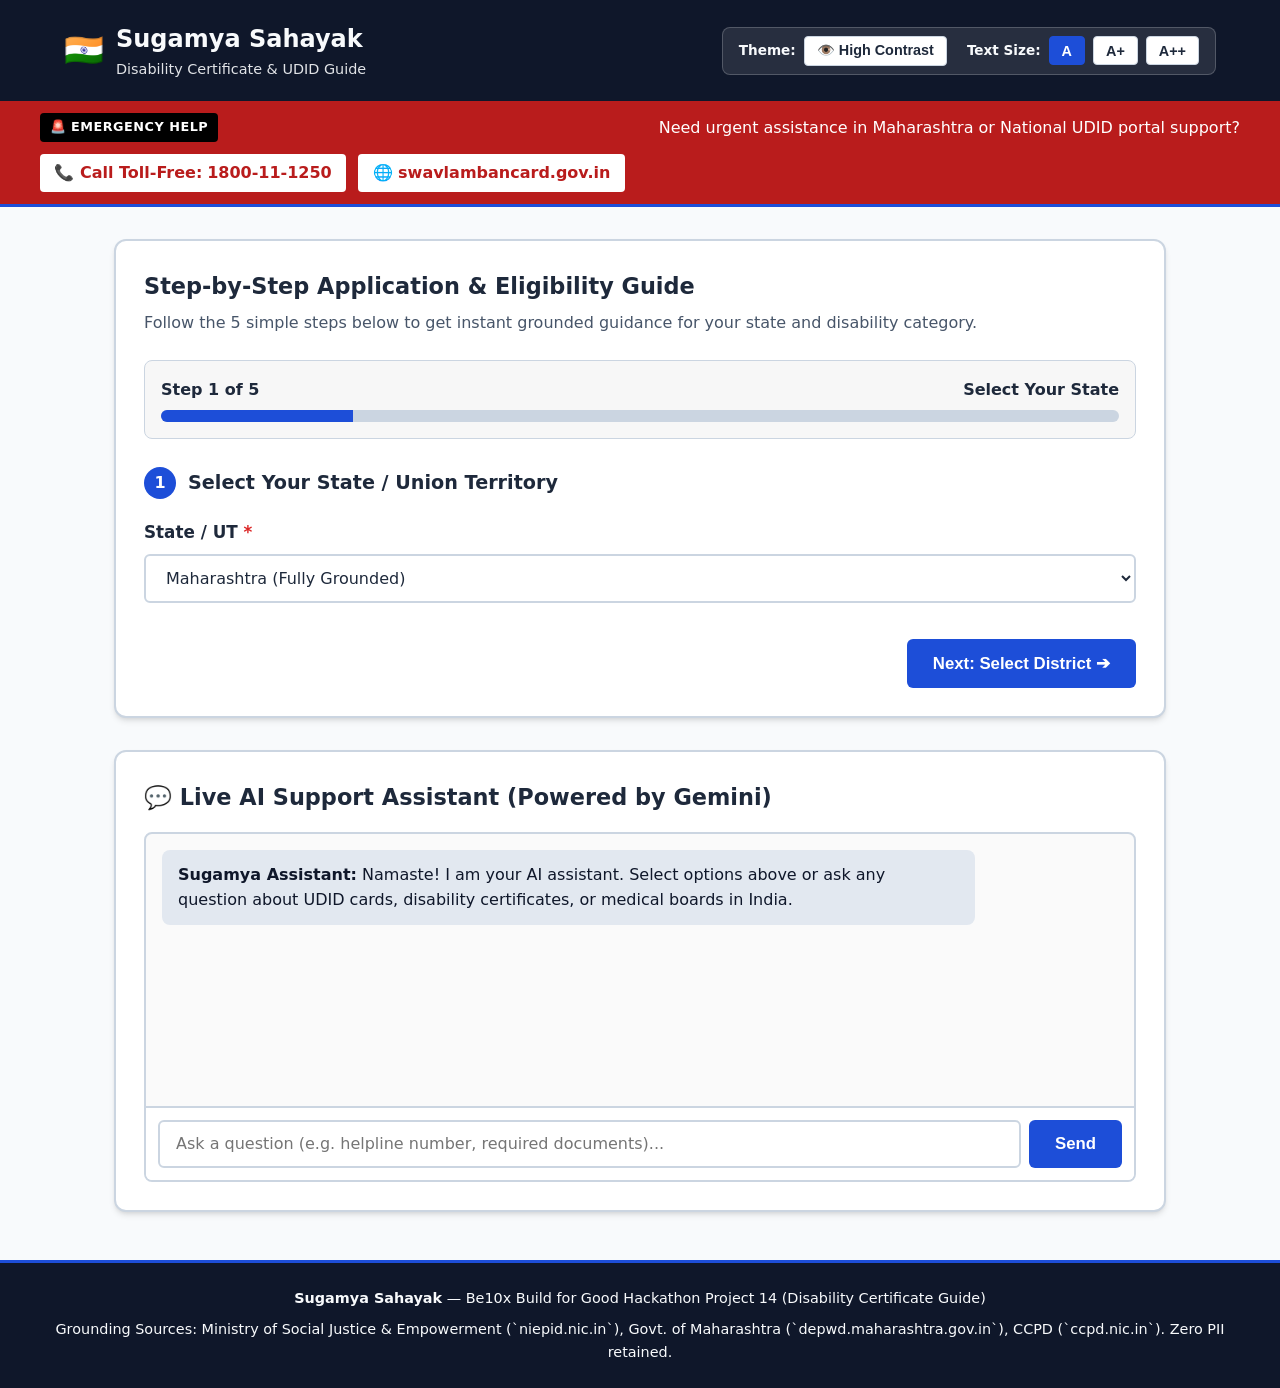
==== index.html @ 12ddef6d "feat(release): Day 6 Final Production Release - n8n multi-agent backend & WCAG 2.1 AA Web UI" ====
<!DOCTYPE html>
<html lang="en" dir="ltr">
<head>
    <meta charset="UTF-8">
    <meta name="viewport" content="width=device-width, initial-scale=1.0">
    <meta name="description" content="Accessible India Disability Certificate & UDID Application Guide - Be10x Build for Good Project 14">
    <title>Disability Certificate & UDID Guide | Sugamya Sahayak</title>
    <link rel="stylesheet" href="styles.css">
</head>
<body class="theme-default font-normal">
    <!-- Skip to main content link for keyboard & screen reader accessibility -->
    <a href="#main-content" class="skip-link">Skip to Main Content</a>

    <!-- Top Accessibility & Emergency Header -->
    <header class="site-header" role="banner">
        <div class="header-container">
            <div class="brand-title">
                <span class="emblem-icon" aria-hidden="true">🇮🇳</span>
                <h1>Sugamya Sahayak <span>Disability Certificate & UDID Guide</span></h1>
            </div>
            
            <!-- Accessibility Toolbar -->
            <div class="accessibility-toolbar" role="region" aria-label="Accessibility Controls">
                <div class="toolbar-group">
                    <span class="toolbar-label" id="theme-label">Theme:</span>
                    <button type="button" id="btn-theme-toggle" class="a11y-btn" aria-labelledby="theme-label" aria-pressed="false" title="Toggle High Contrast Mode">
                        <span aria-hidden="true">👁️</span> High Contrast
                    </button>
                </div>
                
                <div class="toolbar-group">
                    <span class="toolbar-label" id="font-label">Text Size:</span>
                    <button type="button" id="btn-font-normal" class="a11y-btn active" aria-label="Normal Font Size" aria-pressed="true">A</button>
                    <button type="button" id="btn-font-large" class="a11y-btn" aria-label="Large Font Size" aria-pressed="false">A+</button>
                    <button type="button" id="btn-font-xlarge" class="a11y-btn" aria-label="Extra Large Font Size" aria-pressed="false">A++</button>
                </div>
            </div>
        </div>

        <!-- Emergency Escalation Helpline Banner -->
        <div class="emergency-banner" role="alert" aria-live="polite">
            <div class="emergency-container">
                <span class="emergency-badge" aria-hidden="true">🚨 EMERGENCY HELP</span>
                <p>Need urgent assistance in Maharashtra or National UDID portal support?</p>
                <div class="emergency-actions">
                    <a href="tel:1800111250" class="emergency-call-btn" aria-label="Call National Toll Free Helpline 1800-11-1250">
                        📞 Call Toll-Free: <strong>1800-11-1250</strong>
                    </a>
                    <a href="https://swavlambancard.gov.in" target="_blank" rel="noopener noreferrer" class="emergency-link-btn" aria-label="Visit Official UDID Portal (opens in new tab)">
                        🌐 swavlambancard.gov.in
                    </a>
                </div>
            </div>
        </div>
    </header>

    <!-- Main Content Layout -->
    <main id="main-content" class="main-layout" role="main" tabindex="-1">
        
        <!-- Interactive Multi-Step Wizard Section -->
        <section class="wizard-section" aria-labelledby="wizard-heading">
            <h2 id="wizard-heading" class="section-title">Step-by-Step Application & Eligibility Guide</h2>
            <p class="section-desc">Follow the 5 simple steps below to get instant grounded guidance for your state and disability category.</p>

            <!-- Accessible Progress Indicator -->
            <div class="progress-bar-container" role="region" aria-label="Wizard Progress">
                <div class="progress-info">
                    <span id="step-count-label">Step 1 of 5</span>
                    <span id="step-title-label">Select Your State</span>
                </div>
                <div class="progress-track" role="progressbar" id="wizard-progress" aria-valuenow="20" aria-valuemin="0" aria-valuemax="100" aria-valuetext="Step 1 of 5: Select Your State">
                    <div class="progress-fill" style="width: 20%;"></div>
                </div>
            </div>

            <!-- Form Container -->
            <form id="wizard-form" class="wizard-form" novalidate>
                
                <!-- STEP 1: State Selection -->
                <div class="form-step active" id="step-1" role="group" aria-labelledby="step-1-title">
                    <h3 id="step-1-title" class="step-heading"><span class="step-num">1</span> Select Your State / Union Territory</h3>
                    <div class="input-group">
                        <label for="select-state" class="input-label">State / UT <span class="required" aria-hidden="true">*</span></label>
                        <select id="select-state" name="state" class="form-control" required aria-required="true">
                            <option value="">-- Choose State --</option>
                            <option value="MH" selected>Maharashtra (Fully Grounded)</option>
                            <option value="DL">Delhi (National Process)</option>
                            <option value="KA">Karnataka (National Process)</option>
                            <option value="TN">Tamil Nadu (National Process)</option>
                            <option value="UP">Uttar Pradesh (National Process)</option>
                            <option value="ALL">Other State / All-India UDID</option>
                        </select>
                    </div>
                    <div class="step-actions">
                        <button type="button" class="btn btn-primary btn-next" data-next="step-2">Next: Select District ➔</button>
                    </div>
                </div>

                <!-- STEP 2: District Selection -->
                <div class="form-step" id="step-2" role="group" aria-labelledby="step-2-title" hidden>
                    <h3 id="step-2-title" class="step-heading"><span class="step-num">2</span> Select Your District</h3>
                    <div class="input-group">
                        <label for="select-district" class="input-label">District <span class="required" aria-hidden="true">*</span></label>
                        <select id="select-district" name="district" class="form-control" required aria-required="true">
                            <option value="">-- Choose District --</option>
                            <option value="pune">Pune</option>
                            <option value="mumbai_city">Mumbai City</option>
                            <option value="mumbai_suburban">Mumbai Suburban</option>
                            <option value="nagpur">Nagpur</option>
                            <option value="nashik">Nashik</option>
                            <option value="thane">Thane</option>
                            <option value="aurangabad">Chhatrapati Sambhajinagar (Aurangabad)</option>
                            <option value="other">Other / Not Listed</option>
                        </select>
                    </div>
                    <div class="step-actions">
                        <button type="button" class="btn btn-secondary btn-prev" data-prev="step-1">⬅ Back</button>
                        <button type="button" class="btn btn-primary btn-next" data-next="step-3">Next: Disability Category ➔</button>
                    </div>
                </div>

                <!-- STEP 3: Disability Category -->
                <div class="form-step" id="step-3" role="group" aria-labelledby="step-3-title" hidden>
                    <h3 id="step-3-title" class="step-heading"><span class="step-num">3</span> Select Disability Category</h3>
                    <fieldset class="radio-fieldset">
                        <legend class="input-label">Disability Category <span class="required" aria-hidden="true">*</span></legend>
                        <div class="radio-grid">
                            <label class="radio-card">
                                <input type="radio" name="disability_type" value="locomotor" checked required>
                                <span class="radio-body">
                                    <strong>♿ Locomotor / Physical</strong>
                                    <span>Polio, amputation, cerebral palsy, muscular dystrophy, spinal injury.</span>
                                </span>
                            </label>
                            <label class="radio-card">
                                <input type="radio" name="disability_type" value="visual">
                                <span class="radio-body">
                                    <strong>👁️ Visual Impairment</strong>
                                    <span>Blindness, low vision.</span>
                                </span>
                            </label>
                            <label class="radio-card">
                                <input type="radio" name="disability_type" value="hearing">
                                <span class="radio-body">
                                    <strong>👂 Hearing & Speech</strong>
                                    <span>Deaf, hard of hearing, speech impairment.</span>
                                </span>
                            </label>
                            <label class="radio-card">
                                <input type="radio" name="disability_type" value="intellectual">
                                <span class="radio-body">
                                    <strong>🧠 Intellectual / Mental</strong>
                                    <span>Autism spectrum, learning disability, mental illness.</span>
                                </span>
                            </label>
                        </div>
                    </fieldset>
                    <div class="step-actions">
                        <button type="button" class="btn btn-secondary btn-prev" data-prev="step-2">⬅ Back</button>
                        <button type="button" class="btn btn-primary btn-next" data-next="step-4">Next: Application Status ➔</button>
                    </div>
                </div>

                <!-- STEP 4: Application Status -->
                <div class="form-step" id="step-4" role="group" aria-labelledby="step-4-title" hidden>
                    <h3 id="step-4-title" class="step-heading"><span class="step-num">4</span> Select Your Application Status</h3>
                    <div class="input-group">
                        <label for="select-status" class="input-label">Current Status <span class="required" aria-hidden="true">*</span></label>
                        <select id="select-status" name="app_status" class="form-control" required aria-required="true">
                            <option value="new" selected>New Application (Applying First Time)</option>
                            <option value="renewal">Certificate Renewal (Expired / Expiring Soon)</option>
                            <option value="lost">Lost UDID Card / Duplicate Card Re-issue</option>
                            <option value="appeal">Application Rejected / Appeal Process</option>
                        </select>
                    </div>
                    <div class="step-actions">
                        <button type="button" class="btn btn-secondary btn-prev" data-prev="step-3">⬅ Back</button>
                        <button type="button" class="btn btn-primary btn-next" data-next="step-5">Next: Get Guidance ➔</button>
                    </div>
                </div>

                <!-- STEP 5: Additional Query & Submission -->
                <div class="form-step" id="step-5" role="group" aria-labelledby="step-5-title" hidden>
                    <h3 id="step-5-title" class="step-heading"><span class="step-num">5</span> Specific Question or Assistance</h3>
                    <div class="input-group">
                        <label for="query-text" class="input-label">Type your specific question (Optional)</label>
                        <textarea id="query-text" name="user_query" class="form-control" rows="3" placeholder="e.g. Where is the nearest medical board hospital in Pune? What documents are needed for locomotor disability?"></textarea>
                    </div>
                    <div class="step-actions">
                        <button type="button" class="btn btn-secondary btn-prev" data-prev="step-4">⬅ Back</button>
                        <button type="submit" id="btn-submit-wizard" class="btn btn-success btn-submit">
                            ✨ Generate Grounded Guidance
                        </button>
                    </div>
                </div>
            </form>
        </section>

        <!-- Dynamic Results Panel (Live Grounded Response) -->
        <section id="results-section" class="results-section" aria-live="polite" aria-atomic="true" hidden>
            <div class="results-card">
                <div class="results-header">
                    <h3>📋 Your Grounded Guidance Report</h3>
                    <span id="grounded-badge" class="badge badge-verified">✓ 100% Official Source Grounded</span>
                </div>
                <div id="results-body" class="results-body">
                    <!-- Loaded dynamically by app.js -->
                    <div class="loading-spinner">
                        <span class="spinner" aria-hidden="true">⏳</span>
                        <p>Retrieving official government sources & medical board details...</p>
                    </div>
                </div>
            </div>
        </section>

        <!-- Live AI Assistant Chat Drawer -->
        <section class="chat-section" aria-labelledby="chat-heading">
            <h2 id="chat-heading" class="section-title">💬 Live AI Support Assistant (Powered by Gemini)</h2>
            <div class="chat-window">
                <div id="chat-messages" class="chat-messages" role="log" aria-live="polite">
                    <div class="chat-msg assistant">
                        <strong>Sugamya Assistant:</strong> Namaste! I am your AI assistant. Select options above or ask any question about UDID cards, disability certificates, or medical boards in India.
                    </div>
                </div>
                <div class="chat-input-bar">
                    <input type="text" id="chat-input" class="form-control" placeholder="Ask a question (e.g. helpline number, required documents)..." aria-label="Type your message to AI assistant">
                    <button type="button" id="btn-send-chat" class="btn btn-primary">Send</button>
                </div>
            </div>
        </section>

    </main>

    <!-- Accessible Site Footer -->
    <footer class="site-footer" role="contentinfo">
        <div class="footer-container">
            <p><strong>Sugamya Sahayak</strong> — Be10x Build for Good Hackathon Project 14 (Disability Certificate Guide)</p>
            <p>Grounding Sources: Ministry of Social Justice & Empowerment (`niepid.nic.in`), Govt. of Maharashtra (`depwd.maharashtra.gov.in`), CCPD (`ccpd.nic.in`). Zero PII retained.</p>
        </div>
    </footer>

    <script src="app.js"></script>
</body>
</html>
---- styles.css ----
/* Sugamya Sahayak - Accessible CSS Stylesheet (WCAG 2.1 AA Compliant) */

:root {
    --bg-primary: #f8fafc;
    --bg-surface: #ffffff;
    --bg-header: #0f172a;
    --text-header: #f8fafc;
    --text-main: #1e293b;
    --text-muted: #475569;
    --primary: #1d4ed8;
    --primary-hover: #1e40af;
    --secondary: #475569;
    --secondary-hover: #334155;
    --success: #15803d;
    --success-hover: #166534;
    --emergency-bg: #b91c1c;
    --emergency-text: #ffffff;
    --border-color: #cbd5e1;
    --card-shadow: 0 4px 6px -1px rgba(0, 0, 0, 0.1), 0 2px 4px -2px rgba(0, 0, 0, 0.1);
    --focus-ring: #2563eb;
    
    /* Dynamic Font Scale Factor */
    --font-scale: 1;
    --base-font-size: 16px;
}

/* Font Scale Modifiers */
body.font-large {
    --font-scale: 1.25;
}
body.font-xlarge {
    --font-scale: 1.5;
}

/* High Contrast Theme Override */
body.theme-high-contrast {
    --bg-primary: #000000;
    --bg-surface: #121212;
    --bg-header: #000000;
    --text-header: #ffff00;
    --text-main: #ffffff;
    --text-muted: #e2e8f0;
    --primary: #ffff00;
    --primary-hover: #ffffff;
    --secondary: #333333;
    --secondary-hover: #555555;
    --success: #00ff00;
    --success-hover: #00cc00;
    --emergency-bg: #ff0000;
    --emergency-text: #ffffff;
    --border-color: #ffffff;
    --card-shadow: 0 0 0 2px #ffffff;
    --focus-ring: #ffff00;
}

* {
    box-sizing: border-box;
    margin: 0;
    padding: 0;
}

body {
    font-family: system-ui, -apple-system, BlinkMacSystemFont, 'Segoe UI', Roboto, Oxygen, Ubuntu, Cantarell, sans-serif;
    font-size: calc(var(--base-font-size) * var(--font-scale));
    line-height: 1.6;
    background-color: var(--bg-primary);
    color: var(--text-main);
    transition: background-color 0.2s ease, color 0.2s ease;
}

/* Accessible Skip Link */
.skip-link {
    position: absolute;
    top: -100px;
    left: 1rem;
    background: var(--primary);
    color: #ffffff;
    padding: 0.75rem 1.25rem;
    z-index: 10000;
    font-weight: bold;
    border-radius: 4px;
    text-decoration: underline;
    transition: top 0.2s ease;
}
.skip-link:focus {
    top: 1rem;
}

/* Focus Ring Customization */
:focus-visible {
    outline: 3px solid var(--focus-ring) !important;
    outline-offset: 3px !important;
}

/* Site Header */
.site-header {
    background-color: var(--bg-header);
    color: var(--text-header);
    border-bottom: 3px solid var(--primary);
}

.header-container {
    max-width: 1200px;
    margin: 0 auto;
    padding: 1.25rem 1.5rem;
    display: flex;
    justify-content: space-between;
    align-items: center;
    flex-wrap: wrap;
    gap: 1rem;
}

.brand-title {
    display: flex;
    align-items: center;
    gap: 0.75rem;
}

.emblem-icon {
    font-size: 2rem;
}

.brand-title h1 {
    font-size: 1.5rem;
    font-weight: 700;
    margin: 0;
    display: flex;
    flex-direction: column;
}

.brand-title h1 span {
    font-size: 0.9rem;
    font-weight: 400;
    opacity: 0.9;
}

/* Accessibility Toolbar */
.accessibility-toolbar {
    display: flex;
    align-items: center;
    gap: 1.25rem;
    background: rgba(255, 255, 255, 0.1);
    padding: 0.5rem 1rem;
    border-radius: 8px;
    border: 1px solid rgba(255, 255, 255, 0.2);
}

.toolbar-group {
    display: flex;
    align-items: center;
    gap: 0.5rem;
}

.toolbar-label {
    font-size: 0.85rem;
    font-weight: 600;
}

.a11y-btn {
    background: var(--bg-surface);
    color: var(--text-main);
    border: 1px solid var(--border-color);
    padding: 0.35rem 0.75rem;
    font-size: 0.9rem;
    font-weight: 700;
    border-radius: 4px;
    cursor: pointer;
}

.a11y-btn.active, .a11y-btn[aria-pressed="true"] {
    background: var(--primary);
    color: #ffffff;
    border-color: var(--primary);
}

body.theme-high-contrast .a11y-btn {
    background: #000000;
    color: #ffffff;
    border-color: #ffffff;
}

body.theme-high-contrast .a11y-btn.active {
    background: #ffff00;
    color: #000000;
    border-color: #ffff00;
}

/* Emergency Helpline Banner */
.emergency-banner {
    background-color: var(--emergency-bg);
    color: var(--emergency-text);
    padding: 0.75rem 1.5rem;
}

.emergency-container {
    max-width: 1200px;
    margin: 0 auto;
    display: flex;
    justify-content: space-between;
    align-items: center;
    flex-wrap: wrap;
    gap: 0.75rem;
}

.emergency-badge {
    background: #000000;
    color: #ffffff;
    padding: 0.25rem 0.6rem;
    font-size: 0.8rem;
    font-weight: 800;
    border-radius: 4px;
    letter-spacing: 0.5px;
}

.emergency-actions {
    display: flex;
    gap: 0.75rem;
    align-items: center;
}

.emergency-call-btn, .emergency-link-btn {
    background: #ffffff;
    color: #b91c1c;
    padding: 0.4rem 0.9rem;
    font-weight: 700;
    border-radius: 4px;
    text-decoration: none;
    display: inline-flex;
    align-items: center;
    gap: 0.3rem;
}

.emergency-call-btn:hover, .emergency-link-btn:hover {
    text-decoration: underline;
}

body.theme-high-contrast .emergency-call-btn, body.theme-high-contrast .emergency-link-btn {
    background: #ffff00;
    color: #000000;
}

/* Main Layout */
.main-layout {
    max-width: 1100px;
    margin: 2rem auto;
    padding: 0 1.5rem;
    display: flex;
    flex-direction: column;
    gap: 2rem;
}

.section-title {
    font-size: 1.4rem;
    font-weight: 700;
    margin-bottom: 0.3rem;
    color: var(--text-main);
}

.section-desc {
    color: var(--text-muted);
    margin-bottom: 1.5rem;
}

/* Wizard Container & Cards */
.wizard-section, .results-section, .chat-section {
    background: var(--bg-surface);
    border: 2px solid var(--border-color);
    border-radius: 12px;
    padding: 1.75rem;
    box-shadow: var(--card-shadow);
}

/* Progress Indicator */
.progress-bar-container {
    margin-bottom: 1.75rem;
    background: rgba(0,0,0,0.03);
    padding: 1rem;
    border-radius: 8px;
    border: 1px solid var(--border-color);
}

.progress-info {
    display: flex;
    justify-content: space-between;
    font-weight: 700;
    margin-bottom: 0.5rem;
}

.progress-track {
    background: var(--border-color);
    height: 12px;
    border-radius: 6px;
    overflow: hidden;
}

.progress-fill {
    background: var(--primary);
    height: 100%;
    transition: width 0.3s ease;
}

/* Form Controls */
.wizard-form {
    display: flex;
    flex-direction: column;
    gap: 1.5rem;
}

.form-step {
    display: flex;
    flex-direction: column;
    gap: 1.25rem;
}

.form-step[hidden] {
    display: none !important;
}

.step-heading {
    font-size: 1.2rem;
    display: flex;
    align-items: center;
    gap: 0.75rem;
}

.step-num {
    background: var(--primary);
    color: #ffffff;
    width: 32px;
    height: 32px;
    border-radius: 50%;
    display: inline-flex;
    align-items: center;
    justify-content: center;
    font-size: 1rem;
    font-weight: 800;
}

body.theme-high-contrast .step-num {
    background: #ffff00;
    color: #000000;
}

.input-group {
    display: flex;
    flex-direction: column;
    gap: 0.5rem;
}

.input-label {
    font-weight: 700;
    font-size: 1.05rem;
}

.required {
    color: #dc2626;
}

.form-control {
    width: 100%;
    padding: 0.75rem 1rem;
    font-size: 1rem;
    font-family: inherit;
    background: var(--bg-surface);
    color: var(--text-main);
    border: 2px solid var(--border-color);
    border-radius: 6px;
}

/* Radio Grid Cards */
.radio-fieldset {
    border: none;
}

.radio-grid {
    display: grid;
    grid-template-columns: repeat(auto-fit, minmax(240px, 1fr));
    gap: 1rem;
    margin-top: 0.5rem;
}

.radio-card {
    display: flex;
    align-items: flex-start;
    gap: 0.75rem;
    border: 2px solid var(--border-color);
    padding: 1rem;
    border-radius: 8px;
    cursor: pointer;
    background: var(--bg-surface);
    transition: border-color 0.2s ease;
}

.radio-card:hover, .radio-card:focus-within {
    border-color: var(--primary);
}

.radio-card input[type="radio"] {
    width: 20px;
    height: 20px;
    margin-top: 0.2rem;
}

.radio-body {
    display: flex;
    flex-direction: column;
    gap: 0.25rem;
}

.radio-body strong {
    font-size: 1rem;
}

.radio-body span {
    font-size: 0.85rem;
    color: var(--text-muted);
}

/* Action Buttons */
.step-actions {
    display: flex;
    justify-content: flex-end;
    gap: 1rem;
    margin-top: 1rem;
}

.btn {
    padding: 0.75rem 1.5rem;
    font-size: 1.05rem;
    font-weight: 700;
    border-radius: 6px;
    cursor: pointer;
    border: 2px solid transparent;
    transition: background-color 0.2s ease;
}

.btn-primary {
    background-color: var(--primary);
    color: #ffffff;
}

.btn-primary:hover {
    background-color: var(--primary-hover);
}

.btn-secondary {
    background-color: var(--secondary);
    color: #ffffff;
}

.btn-secondary:hover {
    background-color: var(--secondary-hover);
}

.btn-success {
    background-color: var(--success);
    color: #ffffff;
}

.btn-success:hover {
    background-color: var(--success-hover);
}

body.theme-high-contrast .btn-primary {
    background: #ffff00;
    color: #000000;
    border-color: #ffffff;
}

body.theme-high-contrast .btn-secondary {
    background: #333333;
    color: #ffffff;
    border-color: #ffffff;
}

body.theme-high-contrast .btn-success {
    background: #00ff00;
    color: #000000;
    border-color: #ffffff;
}

/* Results Panel */
.results-card {
    display: flex;
    flex-direction: column;
    gap: 1rem;
}

.results-header {
    display: flex;
    justify-content: space-between;
    align-items: center;
    border-bottom: 2px solid var(--border-color);
    padding-bottom: 0.75rem;
    flex-wrap: wrap;
    gap: 0.5rem;
}

.badge {
    padding: 0.35rem 0.75rem;
    font-size: 0.85rem;
    font-weight: 800;
    border-radius: 20px;
}

.badge-verified {
    background: #dcfce7;
    color: #15803d;
    border: 1px solid #86efac;
}

body.theme-high-contrast .badge-verified {
    background: #00ff00;
    color: #000000;
}

.loading-spinner {
    display: flex;
    align-items: center;
    gap: 0.75rem;
    font-weight: 600;
    padding: 1.5rem 0;
}

.spinner {
    font-size: 1.5rem;
    animation: spin 1.5s linear infinite;
}

@keyframes spin {
    0% { transform: rotate(0deg); }
    100% { transform: rotate(360deg); }
}

/* Chat Section */
.chat-window {
    display: flex;
    flex-direction: column;
    height: 350px;
    border: 2px solid var(--border-color);
    border-radius: 8px;
    overflow: hidden;
    margin-top: 1rem;
}

.chat-messages {
    flex: 1;
    padding: 1rem;
    overflow-y: auto;
    background: rgba(0,0,0,0.02);
    display: flex;
    flex-direction: column;
    gap: 0.75rem;
}

.chat-msg {
    padding: 0.75rem 1rem;
    border-radius: 8px;
    max-width: 85%;
}

.chat-msg.assistant {
    background: #e2e8f0;
    color: #0f172a;
    align-self: flex-start;
}

.chat-msg.user {
    background: var(--primary);
    color: #ffffff;
    align-self: flex-end;
}

body.theme-high-contrast .chat-msg.assistant {
    background: #333333;
    color: #ffffff;
    border: 1px solid #ffffff;
}

body.theme-high-contrast .chat-msg.user {
    background: #ffff00;
    color: #000000;
}

.chat-input-bar {
    display: flex;
    gap: 0.5rem;
    padding: 0.75rem;
    background: var(--bg-surface);
    border-top: 2px solid var(--border-color);
}

/* Footer */
.site-footer {
    background: var(--bg-header);
    color: var(--text-header);
    padding: 1.5rem;
    text-align: center;
    margin-top: 3rem;
    font-size: 0.9rem;
    border-top: 3px solid var(--primary);
}

.footer-container {
    max-width: 1200px;
    margin: 0 auto;
    display: flex;
    flex-direction: column;
    gap: 0.5rem;
}

/* Responsive Overrides */
@media (max-width: 640px) {
    .header-container, .emergency-container {
        flex-direction: column;
        align-items: flex-start;
    }
    
    .step-actions {
        flex-direction: column;
    }
    
    .btn {
        width: 100%;
    }
}
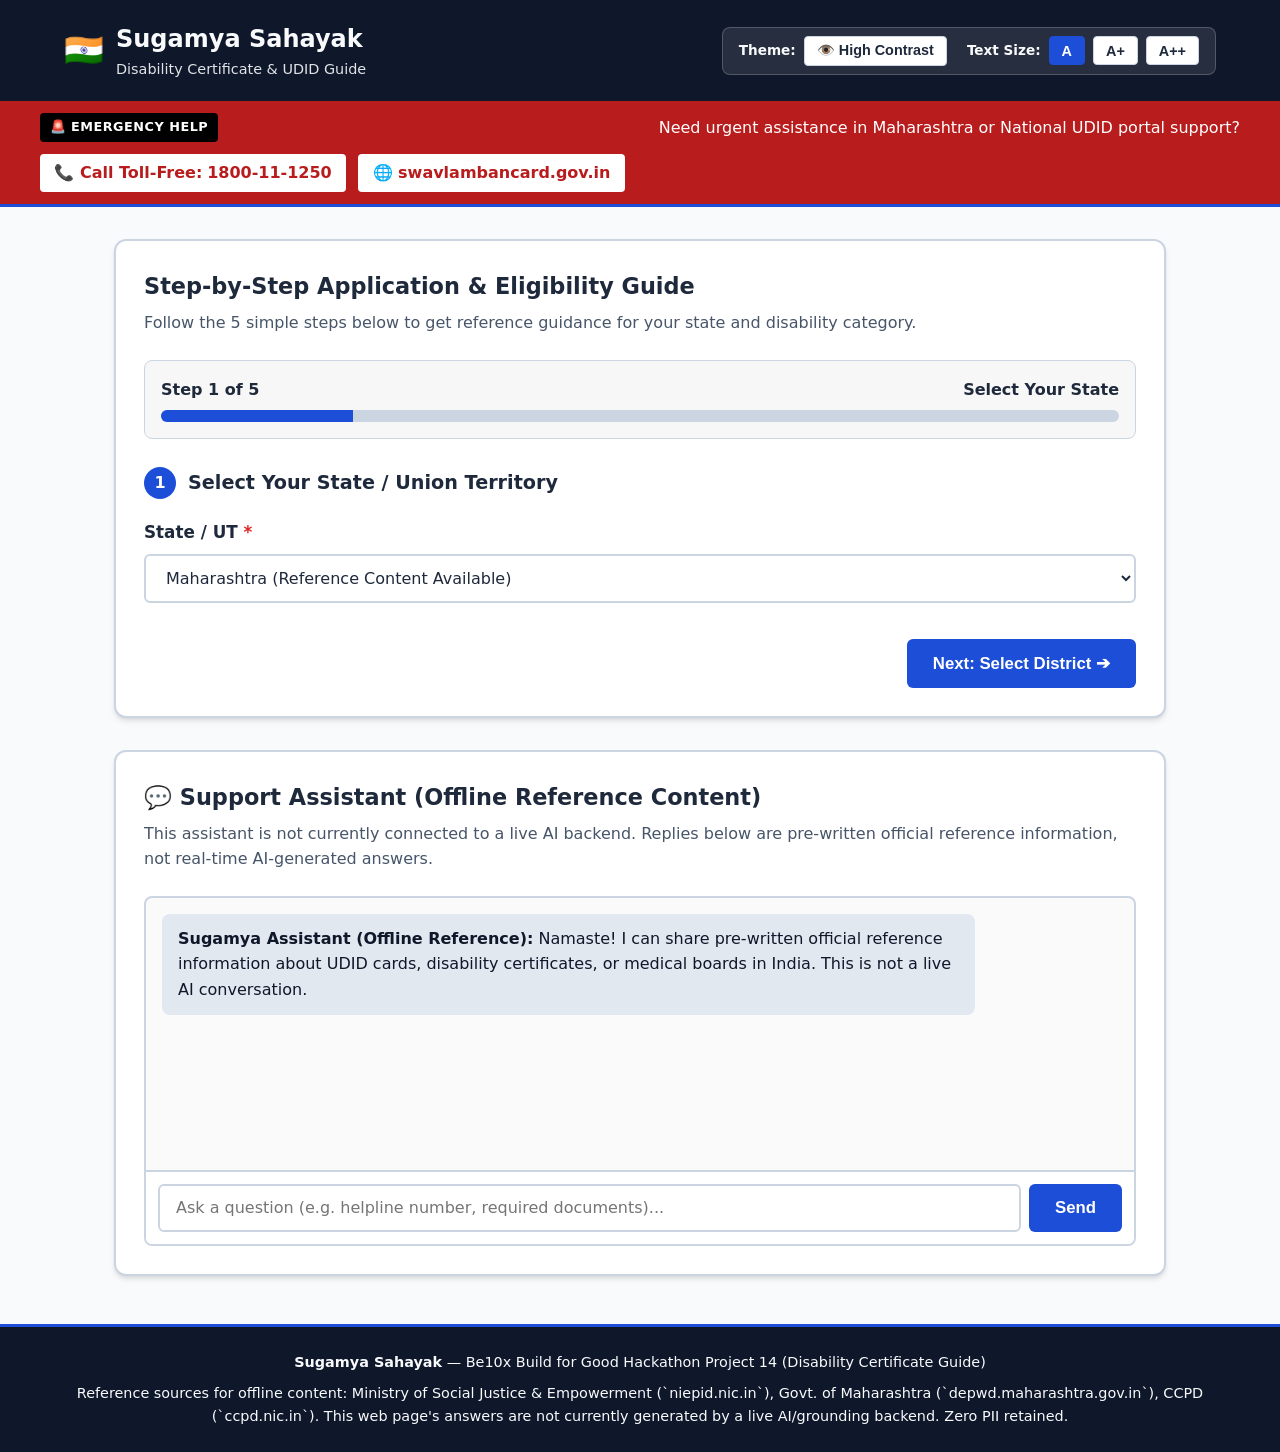
==== commit ae9fba90: "fix(web-ui): remove false grounding claims, label all content honestly The web UI unconditionally di" ====
--- a/index.html
+++ b/index.html
@@ -60,7 +60,7 @@
         <!-- Interactive Multi-Step Wizard Section -->
         <section class="wizard-section" aria-labelledby="wizard-heading">
             <h2 id="wizard-heading" class="section-title">Step-by-Step Application & Eligibility Guide</h2>
-            <p class="section-desc">Follow the 5 simple steps below to get instant grounded guidance for your state and disability category.</p>
+            <p class="section-desc">Follow the 5 simple steps below to get reference guidance for your state and disability category.</p>
 
             <!-- Accessible Progress Indicator -->
             <div class="progress-bar-container" role="region" aria-label="Wizard Progress">
@@ -83,7 +83,7 @@
                         <label for="select-state" class="input-label">State / UT <span class="required" aria-hidden="true">*</span></label>
                         <select id="select-state" name="state" class="form-control" required aria-required="true">
                             <option value="">-- Choose State --</option>
-                            <option value="MH" selected>Maharashtra (Fully Grounded)</option>
+                            <option value="MH" selected>Maharashtra (Reference Content Available)</option>
                             <option value="DL">Delhi (National Process)</option>
                             <option value="KA">Karnataka (National Process)</option>
                             <option value="TN">Tamil Nadu (National Process)</option>
@@ -189,7 +189,7 @@
                     <div class="step-actions">
                         <button type="button" class="btn btn-secondary btn-prev" data-prev="step-4">⬅ Back</button>
                         <button type="submit" id="btn-submit-wizard" class="btn btn-success btn-submit">
-                            ✨ Generate Grounded Guidance
+                            ✨ Get Guidance
                         </button>
                     </div>
                 </div>
@@ -200,14 +200,14 @@
         <section id="results-section" class="results-section" aria-live="polite" aria-atomic="true" hidden>
             <div class="results-card">
                 <div class="results-header">
-                    <h3>📋 Your Grounded Guidance Report</h3>
-                    <span id="grounded-badge" class="badge badge-verified">✓ 100% Official Source Grounded</span>
+                    <h3>📋 Your Guidance Report</h3>
+                    <span id="grounded-badge" class="badge badge-offline">Offline Reference Content</span>
                 </div>
                 <div id="results-body" class="results-body">
                     <!-- Loaded dynamically by app.js -->
                     <div class="loading-spinner">
                         <span class="spinner" aria-hidden="true">⏳</span>
-                        <p>Retrieving official government sources & medical board details...</p>
+                        <p>Preparing your reference guidance...</p>
                     </div>
                 </div>
             </div>
@@ -215,11 +215,12 @@
 
         <!-- Live AI Assistant Chat Drawer -->
         <section class="chat-section" aria-labelledby="chat-heading">
-            <h2 id="chat-heading" class="section-title">💬 Live AI Support Assistant (Powered by Gemini)</h2>
+            <h2 id="chat-heading" class="section-title">💬 Support Assistant (Offline Reference Content)</h2>
+            <p class="section-desc">This assistant is not currently connected to a live AI backend. Replies below are pre-written official reference information, not real-time AI-generated answers.</p>
             <div class="chat-window">
                 <div id="chat-messages" class="chat-messages" role="log" aria-live="polite">
                     <div class="chat-msg assistant">
-                        <strong>Sugamya Assistant:</strong> Namaste! I am your AI assistant. Select options above or ask any question about UDID cards, disability certificates, or medical boards in India.
+                        <strong>Sugamya Assistant (Offline Reference):</strong> Namaste! I can share pre-written official reference information about UDID cards, disability certificates, or medical boards in India. This is not a live AI conversation.
                     </div>
                 </div>
                 <div class="chat-input-bar">
@@ -235,7 +236,7 @@
     <footer class="site-footer" role="contentinfo">
         <div class="footer-container">
             <p><strong>Sugamya Sahayak</strong> — Be10x Build for Good Hackathon Project 14 (Disability Certificate Guide)</p>
-            <p>Grounding Sources: Ministry of Social Justice & Empowerment (`niepid.nic.in`), Govt. of Maharashtra (`depwd.maharashtra.gov.in`), CCPD (`ccpd.nic.in`). Zero PII retained.</p>
+            <p>Reference sources for offline content: Ministry of Social Justice & Empowerment (`niepid.nic.in`), Govt. of Maharashtra (`depwd.maharashtra.gov.in`), CCPD (`ccpd.nic.in`). This web page's answers are not currently generated by a live AI/grounding backend. Zero PII retained.</p>
         </div>
     </footer>
 
--- a/styles.css
+++ b/styles.css
@@ -514,6 +514,31 @@
     color: #000000;
 }
 
+.badge-offline {
+    background: #fef3c7;
+    color: #92400e;
+    border: 1px solid #fcd34d;
+}
+
+body.theme-high-contrast .badge-offline {
+    background: #ffff00;
+    color: #000000;
+}
+
+.offline-notice {
+    background: #fef3c7;
+    color: #92400e;
+    border: 2px solid #f59e0b;
+    border-radius: 8px;
+    padding: 0.9rem 1.1rem;
+}
+
+body.theme-high-contrast .offline-notice {
+    background: #000000;
+    color: #ffff00;
+    border-color: #ffff00;
+}
+
 .loading-spinner {
     display: flex;
     align-items: center;
@@ -530,6 +555,12 @@
 @keyframes spin {
     0% { transform: rotate(0deg); }
     100% { transform: rotate(360deg); }
+}
+
+@media (prefers-reduced-motion: reduce) {
+    .spinner {
+        animation: none;
+    }
 }
 
 /* Chat Section */
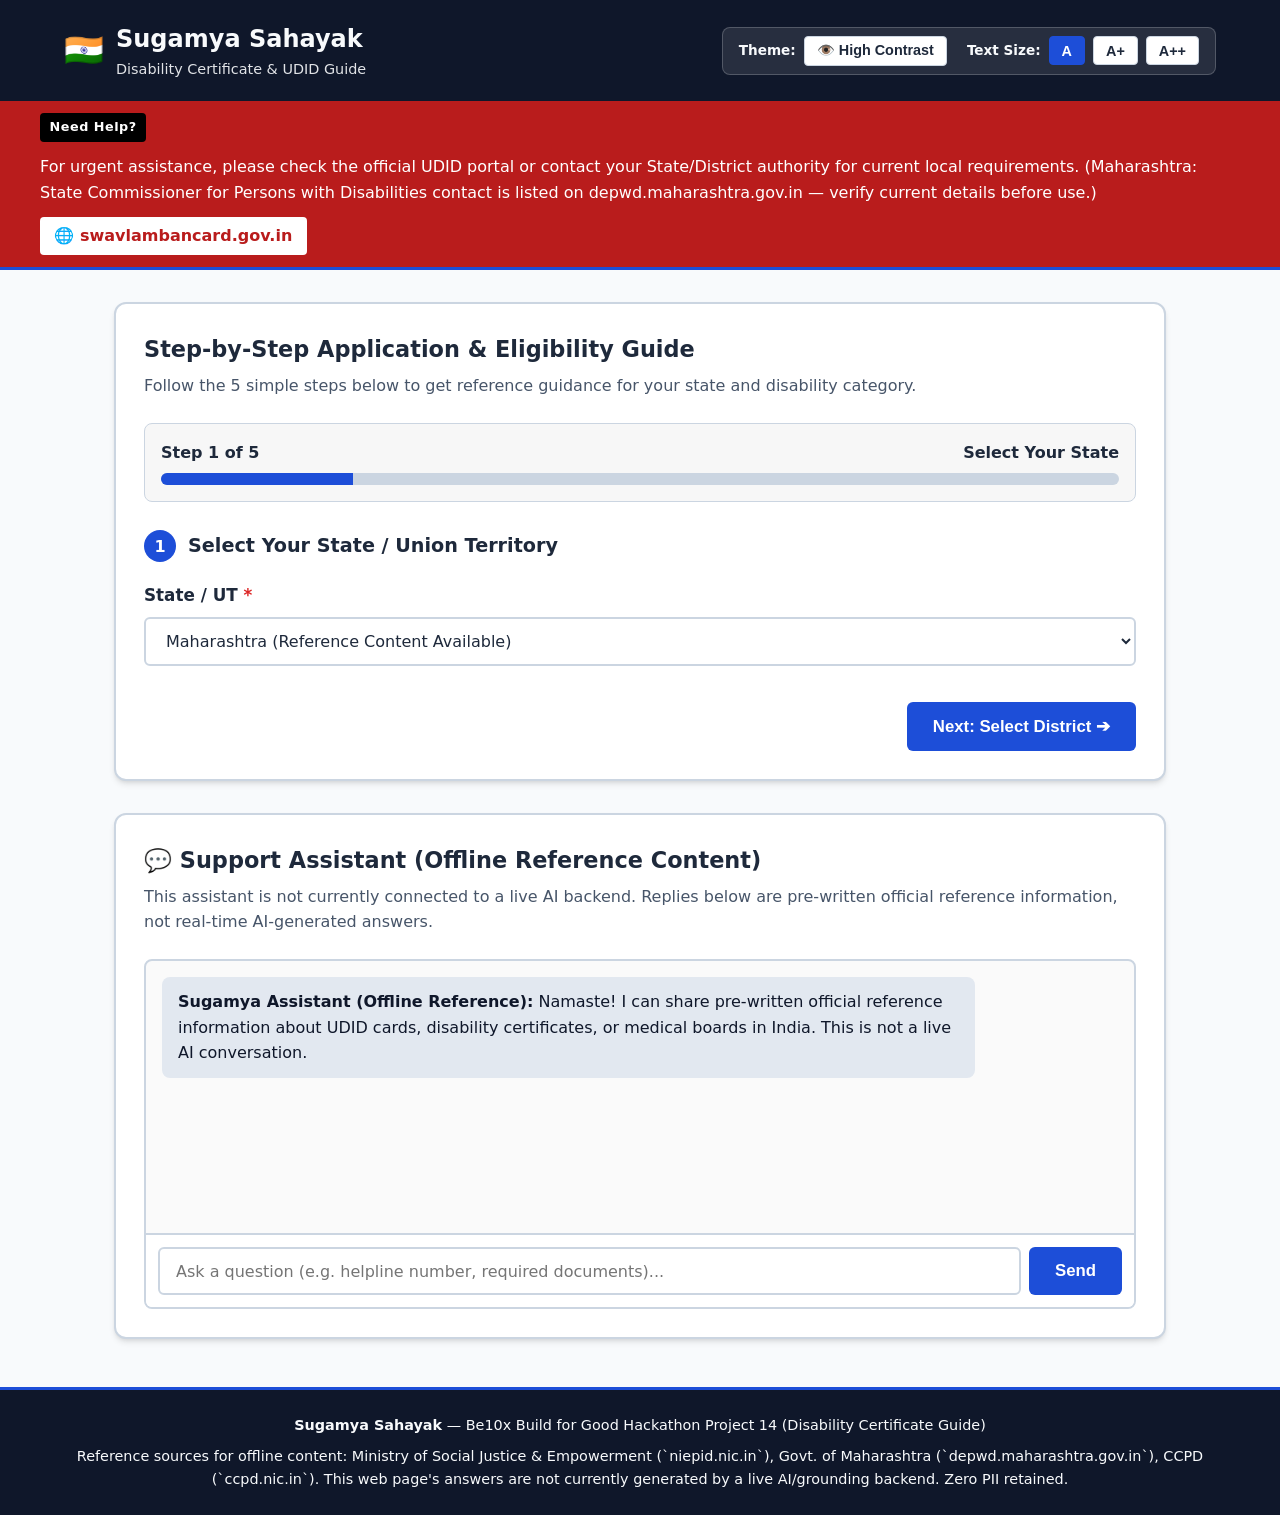
==== commit ff3ff2c4: "fix(content): remove unsupported claims from web UI offline content Source-coverage review (2026-09-" ====
--- a/index.html
+++ b/index.html
@@ -37,15 +37,13 @@
             </div>
         </div>
 
-        <!-- Emergency Escalation Helpline Banner -->
+        <!-- Assistance Banner: only sourced claims -- SRC-001/SRC-005 portal;
+             no invented toll-free number. See docs/SOURCES.md. -->
         <div class="emergency-banner" role="alert" aria-live="polite">
             <div class="emergency-container">
-                <span class="emergency-badge" aria-hidden="true">🚨 EMERGENCY HELP</span>
-                <p>Need urgent assistance in Maharashtra or National UDID portal support?</p>
+                <span class="emergency-badge" aria-hidden="true">Need Help?</span>
+                <p>For urgent assistance, please check the official UDID portal or contact your State/District authority for current local requirements. (Maharashtra: State Commissioner for Persons with Disabilities contact is listed on depwd.maharashtra.gov.in — verify current details before use.)</p>
                 <div class="emergency-actions">
-                    <a href="tel:1800111250" class="emergency-call-btn" aria-label="Call National Toll Free Helpline 1800-11-1250">
-                        📞 Call Toll-Free: <strong>1800-11-1250</strong>
-                    </a>
                     <a href="https://swavlambancard.gov.in" target="_blank" rel="noopener noreferrer" class="emergency-link-btn" aria-label="Visit Official UDID Portal (opens in new tab)">
                         🌐 swavlambancard.gov.in
                     </a>
